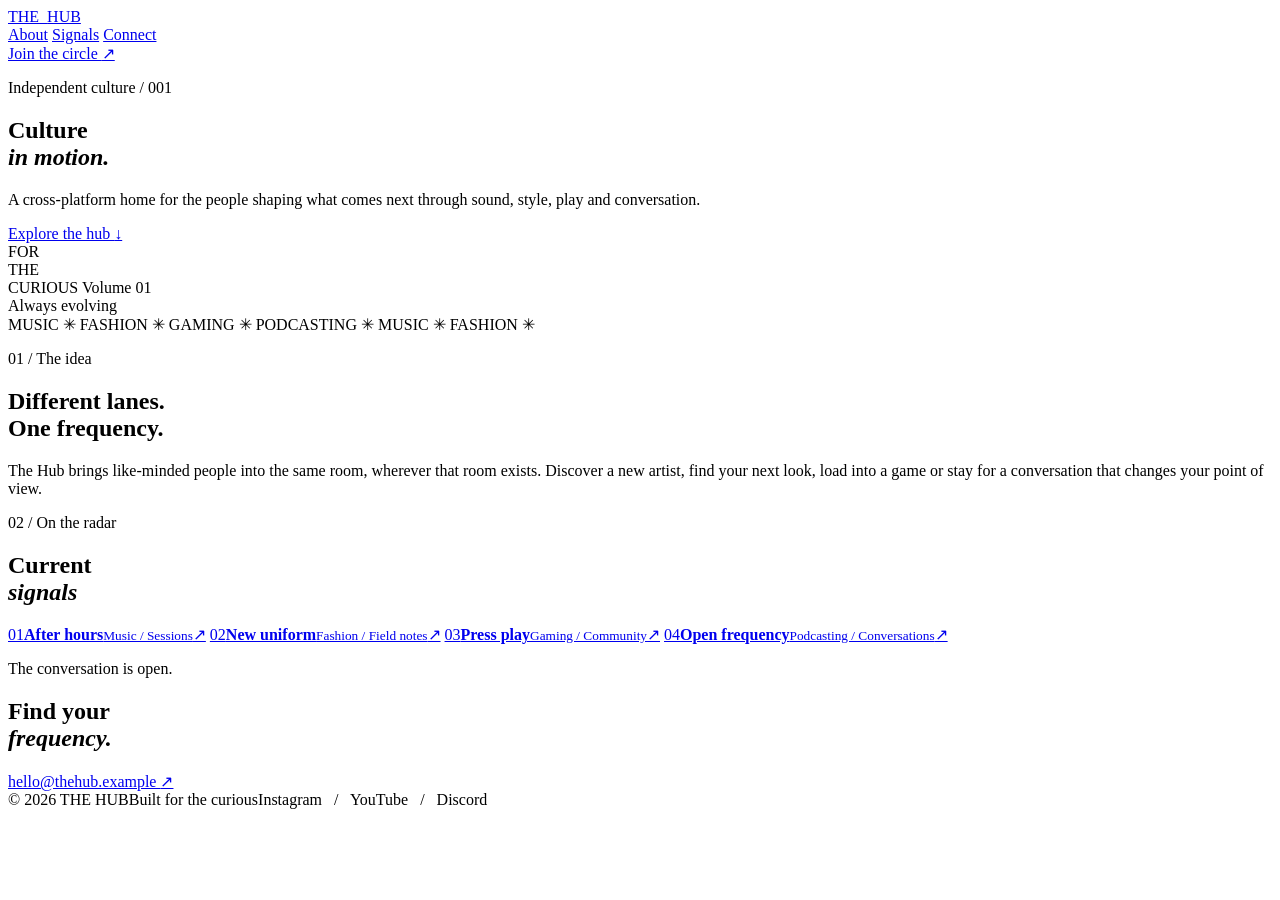
==== Collect_hub.html @ a623db55 "Add files via upload" ====
<!DOCTYPE html>
<html lang="en">
<head>
    <meta charset="UTF-8">
    <meta name="viewport" content="width=device-width, initial-scale=1.0">
    <meta name="description" content="The Hub is a culture platform for music, fashion, gaming and podcasting.">
    <title>THE HUB | Culture in motion</title>
    <link rel="preconnect" href="https://fonts.googleapis.com">
    <link rel="preconnect" href="https://fonts.gstatic.com" crossorigin>
    <link href="https://fonts.googleapis.com/css2?family=DM+Mono:wght@400;500&family=Space+Grotesk:wght@400;500;600;700&display=swap" rel="stylesheet">
    <link rel="stylesheet" href="style.css">
</head>
<body>
    <header class="site-header">
        <a class="wordmark" href="#top" aria-label="The Hub home">THE<span>_</span>HUB</a>
        <nav aria-label="Main navigation">
            <a href="#about">About</a>
            <a href="#signals">Signals</a>
            <a href="#connect">Connect</a>
        </nav>
        <a class="header-link" href="#connect">Join the circle <span aria-hidden="true">↗</span></a>
    </header>

    <main id="top">
        <section class="hero" aria-labelledby="hero-title">
            <div class="hero-copy">
                <p class="eyebrow">Independent culture / 001</p>
                <h1 id="hero-title">Culture<br><em>in motion.</em></h1>
                <p class="intro">A cross-platform home for the people shaping what comes next through sound, style, play and conversation.</p>
                <a class="text-link" href="#about">Explore the hub <span aria-hidden="true">↓</span></a>
            </div>
            <div class="hero-art" aria-label="A collage representing music, fashion, gaming and podcasting" role="img">
                <div class="art-image art-image--main"></div>
                <div class="art-image art-image--small"></div>
                <span class="art-stamp">FOR<br>THE<br>CURIOUS</span>
                <span class="art-caption">Volume 01<br>Always evolving</span>
            </div>
        </section>

        <section class="marquee" aria-label="The Hub disciplines">
            <div class="marquee-track">MUSIC <span>✳</span> FASHION <span>✳</span> GAMING <span>✳</span> PODCASTING <span>✳</span> MUSIC <span>✳</span> FASHION <span>✳</span></div>
        </section>

        <section class="about" id="about" aria-labelledby="about-title">
            <p class="section-index">01 / The idea</p>
            <div>
                <h2 id="about-title">Different lanes.<br><strong>One frequency.</strong></h2>
                <p class="body-copy">The Hub brings like-minded people into the same room, wherever that room exists. Discover a new artist, find your next look, load into a game or stay for a conversation that changes your point of view.</p>
            </div>
        </section>

        <section class="signals" id="signals" aria-labelledby="signals-title">
            <div class="signals-heading">
                <p class="section-index">02 / On the radar</p>
                <h2 id="signals-title">Current<br><em>signals</em></h2>
            </div>
            <div class="signal-list">
                <a class="signal" href="#connect"><span class="signal-number">01</span><span><b>After hours</b><small>Music / Sessions</small></span><span class="signal-arrow" aria-hidden="true">↗</span></a>
                <a class="signal" href="#connect"><span class="signal-number">02</span><span><b>New uniform</b><small>Fashion / Field notes</small></span><span class="signal-arrow" aria-hidden="true">↗</span></a>
                <a class="signal" href="#connect"><span class="signal-number">03</span><span><b>Press play</b><small>Gaming / Community</small></span><span class="signal-arrow" aria-hidden="true">↗</span></a>
                <a class="signal" href="#connect"><span class="signal-number">04</span><span><b>Open frequency</b><small>Podcasting / Conversations</small></span><span class="signal-arrow" aria-hidden="true">↗</span></a>
            </div>
        </section>
    </main>

    <footer id="connect">
        <p class="eyebrow">The conversation is open.</p>
        <div class="footer-row"><h2>Find your<br><em>frequency.</em></h2><a class="footer-button" href="mailto:hello@thehub.example">hello@thehub.example <span aria-hidden="true">↗</span></a></div>
        <div class="footer-meta"><span>© 2026 THE HUB</span><span>Built for the curious</span><span>Instagram &nbsp; / &nbsp; YouTube &nbsp; / &nbsp; Discord</span></div>
    </footer>
</body>
</html>
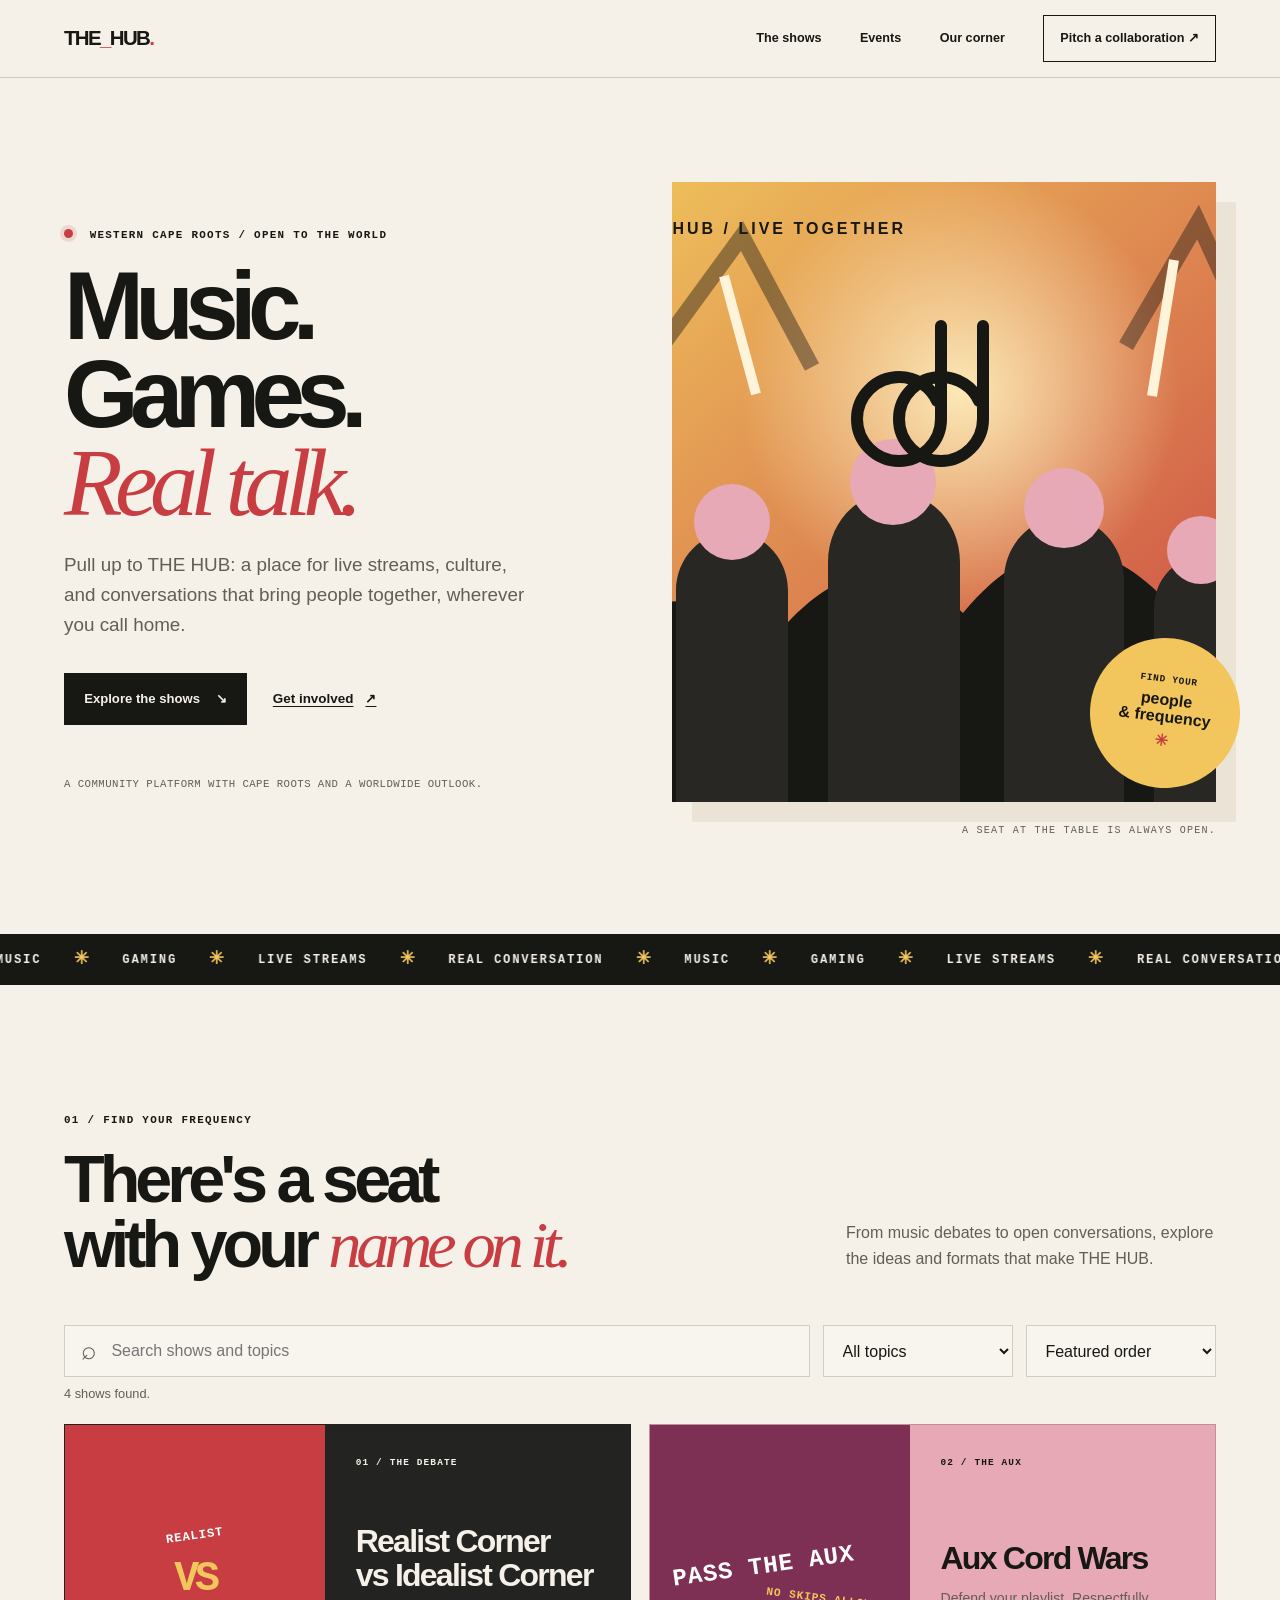
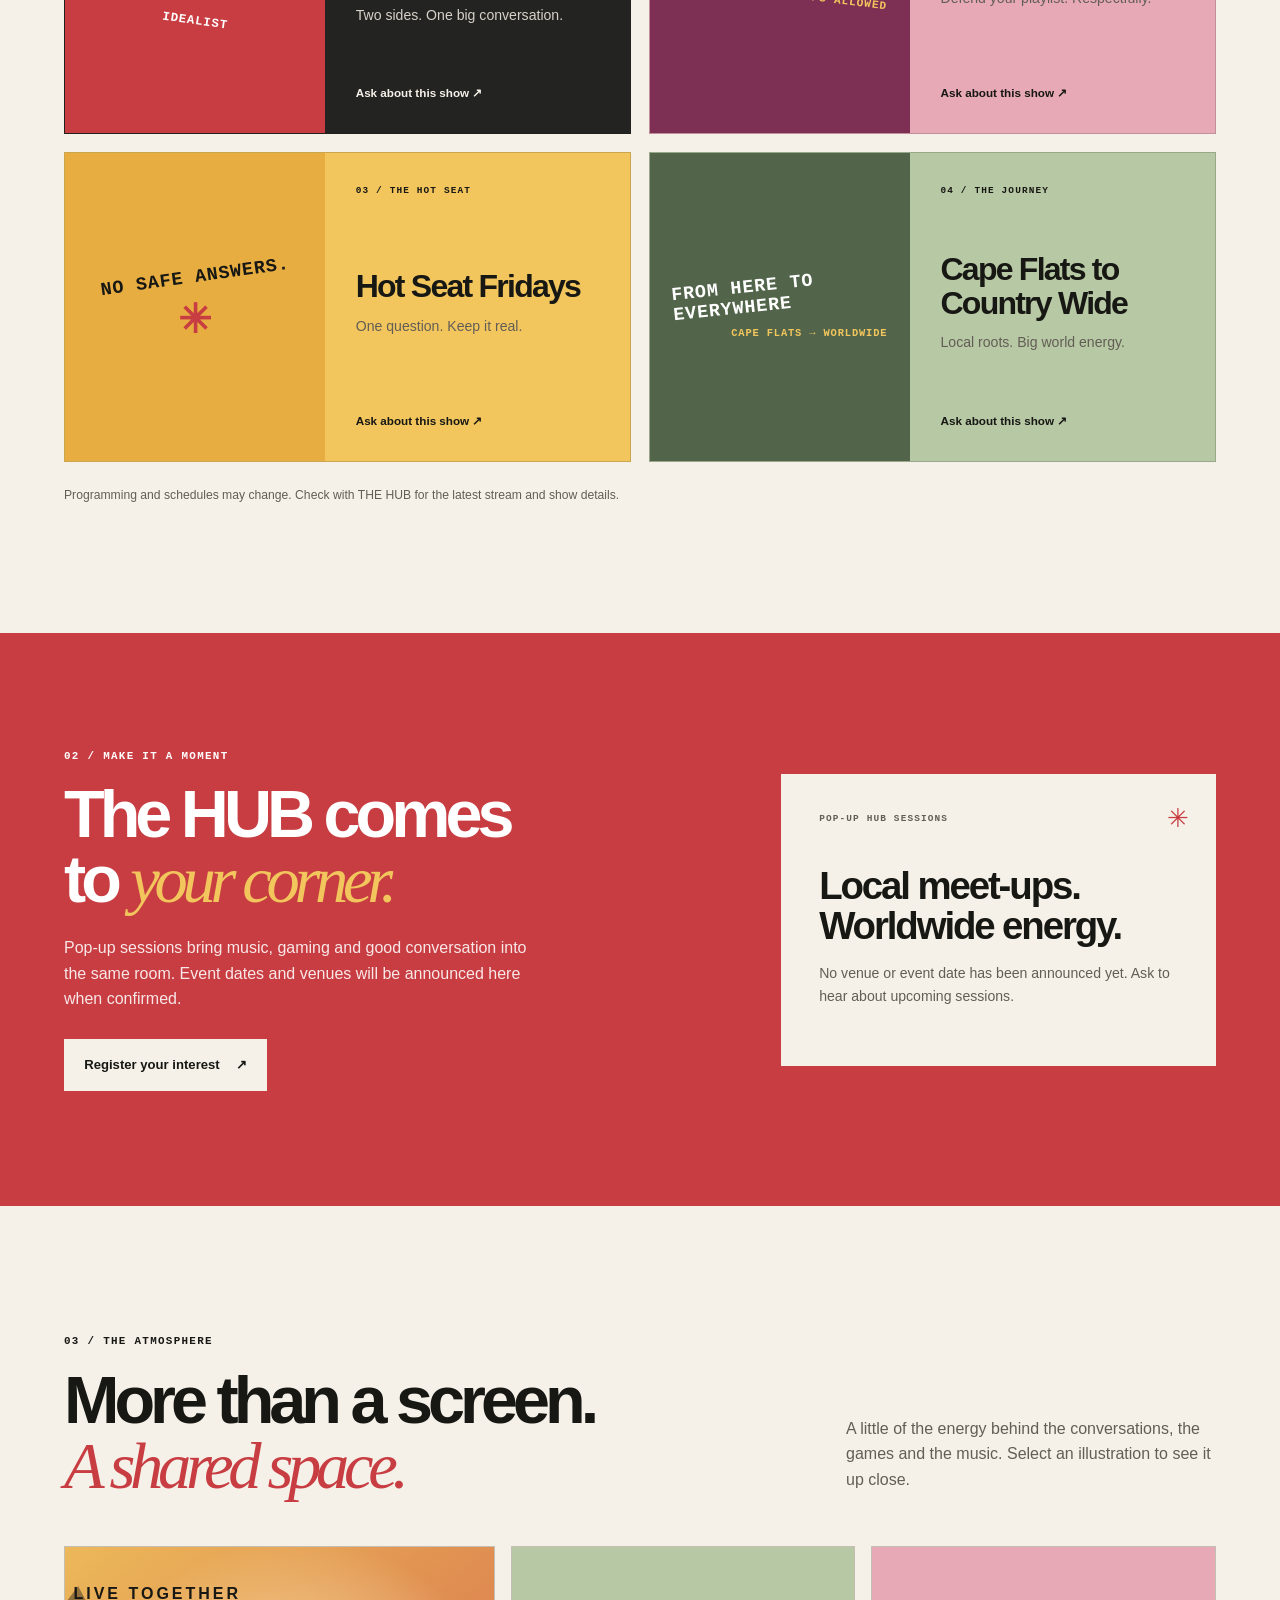
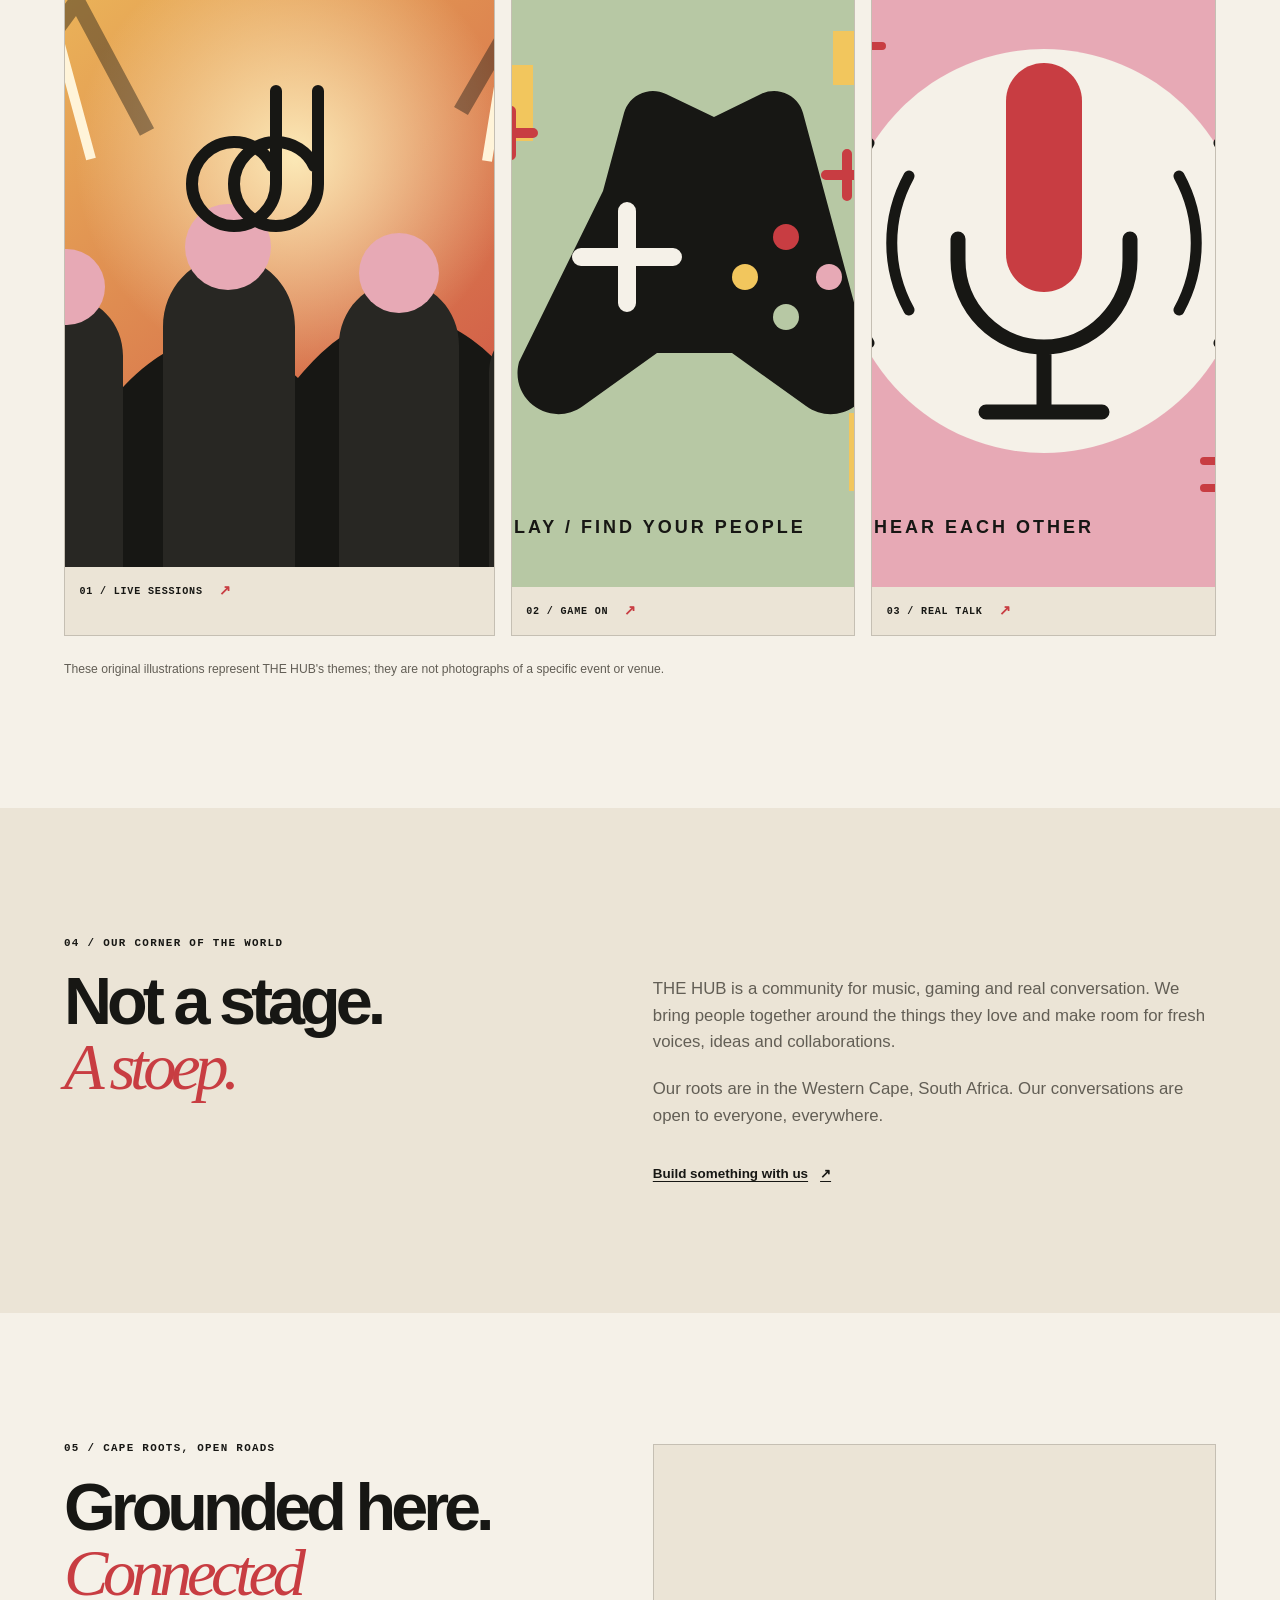
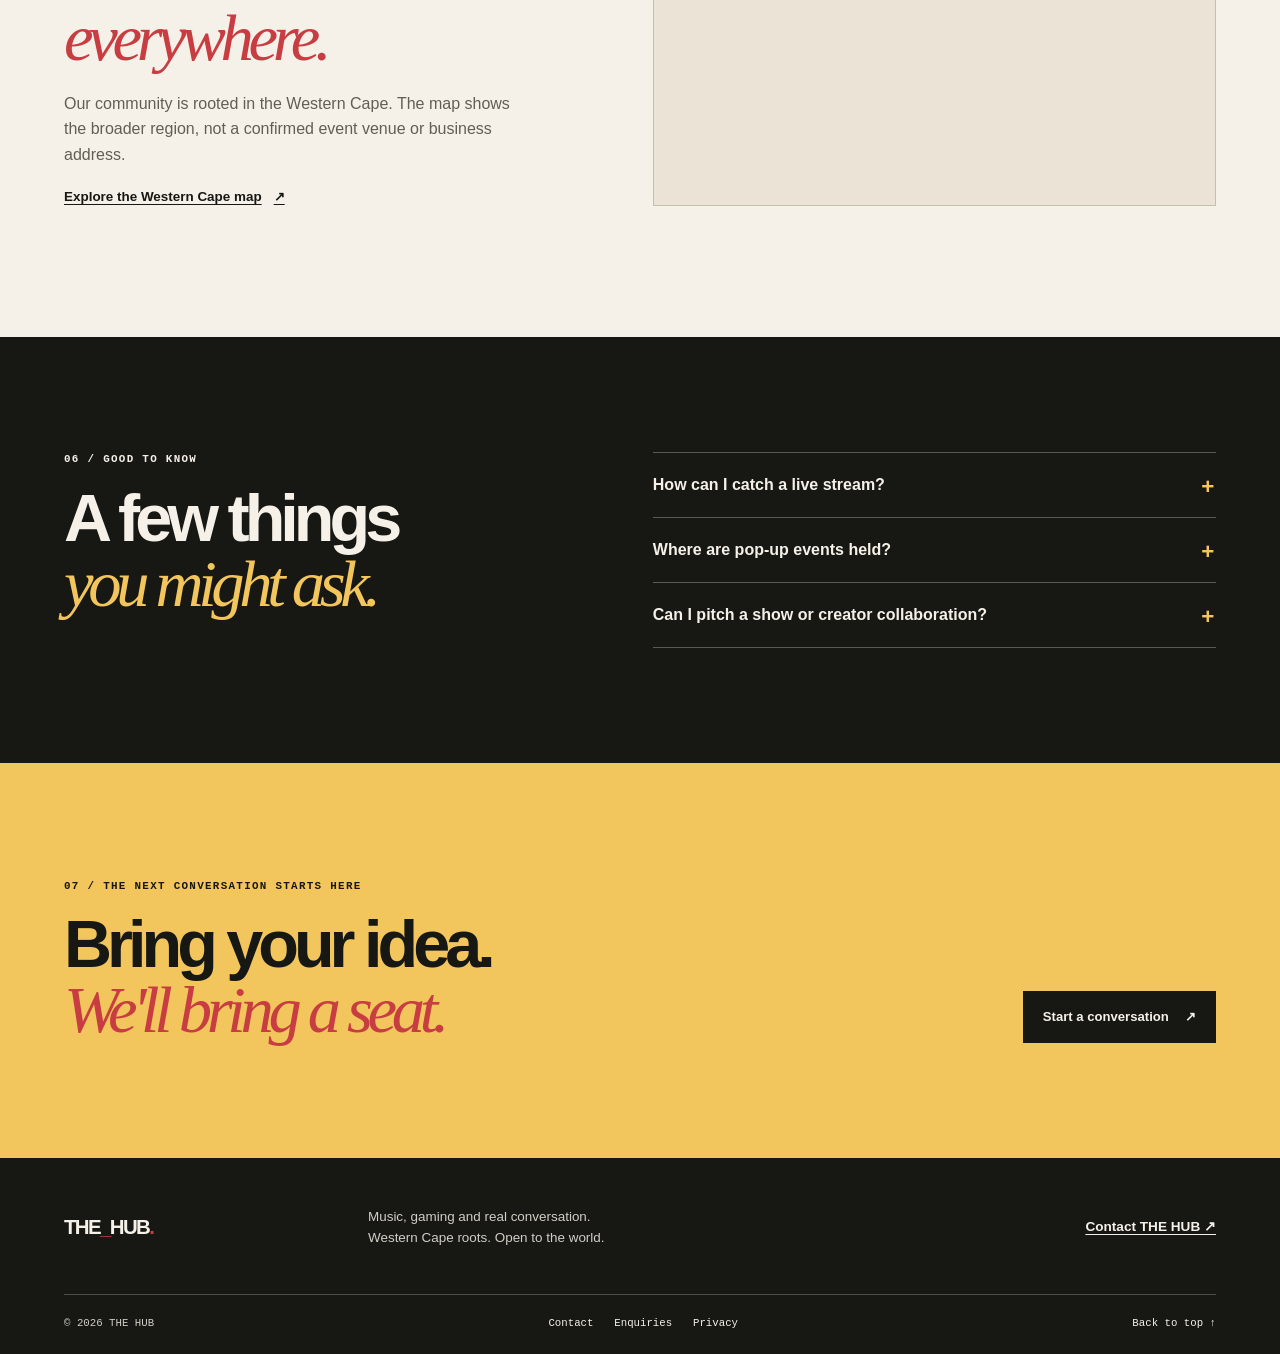
==== commit 53cb9dba: "Build THE HUB community website Co-authored with Copilot.  Co-authored-by: Copilot <223556219+Copilo" ====
--- a/Collect_hub.html
+++ b/Collect_hub.html
@@ -1,72 +1,13 @@
-<!DOCTYPE html>
-<html lang="en">
-<head>
-    <meta charset="UTF-8">
-    <meta name="viewport" content="width=device-width, initial-scale=1.0">
-    <meta name="description" content="The Hub is a culture platform for music, fashion, gaming and podcasting.">
-    <title>THE HUB | Culture in motion</title>
-    <link rel="preconnect" href="https://fonts.googleapis.com">
-    <link rel="preconnect" href="https://fonts.gstatic.com" crossorigin>
-    <link href="https://fonts.googleapis.com/css2?family=DM+Mono:wght@400;500&family=Space+Grotesk:wght@400;500;600;700&display=swap" rel="stylesheet">
-    <link rel="stylesheet" href="style.css">
-</head>
-<body>
-    <header class="site-header">
-        <a class="wordmark" href="#top" aria-label="The Hub home">THE<span>_</span>HUB</a>
-        <nav aria-label="Main navigation">
-            <a href="#about">About</a>
-            <a href="#signals">Signals</a>
-            <a href="#connect">Connect</a>
-        </nav>
-        <a class="header-link" href="#connect">Join the circle <span aria-hidden="true">↗</span></a>
-    </header>
-
-    <main id="top">
-        <section class="hero" aria-labelledby="hero-title">
-            <div class="hero-copy">
-                <p class="eyebrow">Independent culture / 001</p>
-                <h1 id="hero-title">Culture<br><em>in motion.</em></h1>
-                <p class="intro">A cross-platform home for the people shaping what comes next through sound, style, play and conversation.</p>
-                <a class="text-link" href="#about">Explore the hub <span aria-hidden="true">↓</span></a>
-            </div>
-            <div class="hero-art" aria-label="A collage representing music, fashion, gaming and podcasting" role="img">
-                <div class="art-image art-image--main"></div>
-                <div class="art-image art-image--small"></div>
-                <span class="art-stamp">FOR<br>THE<br>CURIOUS</span>
-                <span class="art-caption">Volume 01<br>Always evolving</span>
-            </div>
-        </section>
-
-        <section class="marquee" aria-label="The Hub disciplines">
-            <div class="marquee-track">MUSIC <span>✳</span> FASHION <span>✳</span> GAMING <span>✳</span> PODCASTING <span>✳</span> MUSIC <span>✳</span> FASHION <span>✳</span></div>
-        </section>
-
-        <section class="about" id="about" aria-labelledby="about-title">
-            <p class="section-index">01 / The idea</p>
-            <div>
-                <h2 id="about-title">Different lanes.<br><strong>One frequency.</strong></h2>
-                <p class="body-copy">The Hub brings like-minded people into the same room, wherever that room exists. Discover a new artist, find your next look, load into a game or stay for a conversation that changes your point of view.</p>
-            </div>
-        </section>
-
-        <section class="signals" id="signals" aria-labelledby="signals-title">
-            <div class="signals-heading">
-                <p class="section-index">02 / On the radar</p>
-                <h2 id="signals-title">Current<br><em>signals</em></h2>
-            </div>
-            <div class="signal-list">
-                <a class="signal" href="#connect"><span class="signal-number">01</span><span><b>After hours</b><small>Music / Sessions</small></span><span class="signal-arrow" aria-hidden="true">↗</span></a>
-                <a class="signal" href="#connect"><span class="signal-number">02</span><span><b>New uniform</b><small>Fashion / Field notes</small></span><span class="signal-arrow" aria-hidden="true">↗</span></a>
-                <a class="signal" href="#connect"><span class="signal-number">03</span><span><b>Press play</b><small>Gaming / Community</small></span><span class="signal-arrow" aria-hidden="true">↗</span></a>
-                <a class="signal" href="#connect"><span class="signal-number">04</span><span><b>Open frequency</b><small>Podcasting / Conversations</small></span><span class="signal-arrow" aria-hidden="true">↗</span></a>
-            </div>
-        </section>
-    </main>
-
-    <footer id="connect">
-        <p class="eyebrow">The conversation is open.</p>
-        <div class="footer-row"><h2>Find your<br><em>frequency.</em></h2><a class="footer-button" href="mailto:hello@thehub.example">hello@thehub.example <span aria-hidden="true">↗</span></a></div>
-        <div class="footer-meta"><span>© 2026 THE HUB</span><span>Built for the curious</span><span>Instagram &nbsp; / &nbsp; YouTube &nbsp; / &nbsp; Discord</span></div>
-    </footer>
-</body>
+<!doctype html>
+<html lang="en">
+<head>
+    <meta charset="utf-8">
+    <meta name="robots" content="noindex">
+    <link rel="canonical" href="https://collectivehub-homepage.netlify.app/">
+    <meta http-equiv="refresh" content="0; url=index.html">
+    <title>THE HUB has moved</title>
+</head>
+<body>
+    <p>THE HUB has moved. <a href="index.html">Continue to the homepage</a>.</p>
+</body>
 </html>
